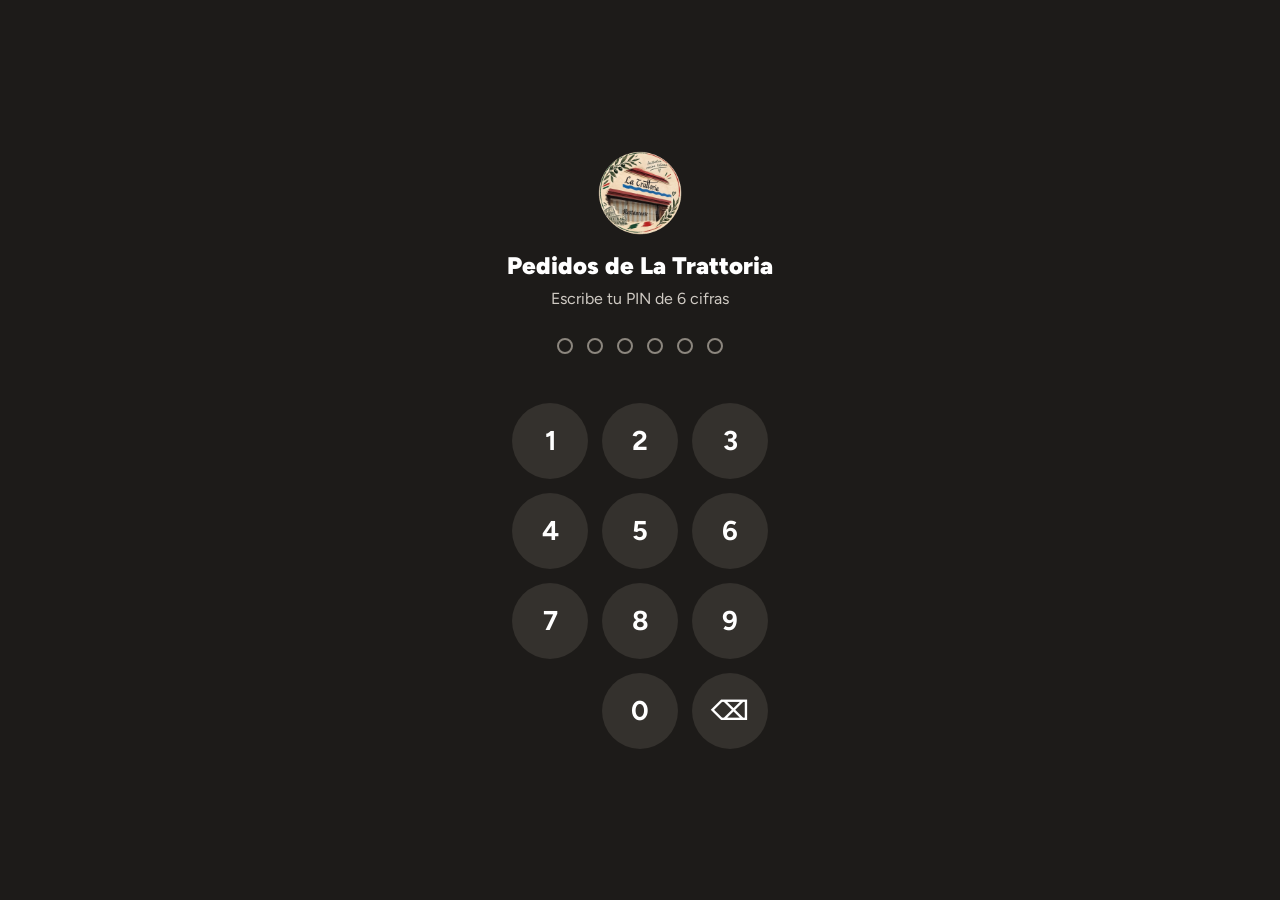
==== panel.html @ 1a4d7321 "Pedidos online con seguimiento en directo + panel de pedidos para el restaurante" ====
<!doctype html>
<html lang="es">
<head>
<meta charset="utf-8">
<meta name="viewport" content="width=device-width, initial-scale=1, viewport-fit=cover">
<title>Pedidos · La Trattoria</title>
<meta name="robots" content="noindex, nofollow">
<meta name="theme-color" content="#1d1b19">
<meta name="apple-mobile-web-app-capable" content="yes">
<meta name="mobile-web-app-capable" content="yes">
<meta name="apple-mobile-web-app-title" content="Pedidos">
<link rel="icon" href="img/logo.png">
<link rel="apple-touch-icon" href="img/logo.png">
<link rel="preconnect" href="https://fonts.googleapis.com">
<link rel="preconnect" href="https://fonts.gstatic.com" crossorigin>
<link href="https://fonts.googleapis.com/css2?family=Figtree:wght@400;500;600;700;800;900&display=swap" rel="stylesheet">
<link rel="stylesheet" href="panel.css">
</head>
<body>

<!-- entrada con PIN -->
<section class="login" data-login hidden>
  <img src="img/logo.webp" alt="" width="84" height="84">
  <h1>Pedidos de La Trattoria</h1>
  <p>Escribe tu PIN de 6 cifras</p>
  <div class="pin-puntos" data-pin-puntos><i></i><i></i><i></i><i></i><i></i><i></i></div>
  <p class="login-error" data-login-error aria-live="assertive"></p>
  <div class="teclado" data-teclado>
    <button type="button">1</button><button type="button">2</button><button type="button">3</button>
    <button type="button">4</button><button type="button">5</button><button type="button">6</button>
    <button type="button">7</button><button type="button">8</button><button type="button">9</button>
    <span></span><button type="button">0</button><button type="button" data-borrar aria-label="Borrar">⌫</button>
  </div>
</section>

<!-- panel -->
<div class="app" data-app hidden>
  <header class="cab">
    <img src="img/logo.webp" alt="" width="40" height="40">
    <div class="cab-tit"><b>Pedidos</b><small data-resumen>Hoy</small></div>
    <button type="button" class="interruptor" data-recibir aria-pressed="true"><i></i><span>Recibiendo pedidos</span></button>
    <button type="button" class="icono" data-sonido aria-label="Sonido">🔔</button>
    <button type="button" class="icono" data-abrir-ajustes aria-label="Ajustes">⚙︎</button>
  </header>

  <div class="avisos">
    <button type="button" class="aviso aviso-sonido" data-activar-sonido hidden>🔇 Toca aquí para activar el sonido de los pedidos nuevos</button>
    <div class="aviso aviso-pausa" data-aviso-pausa hidden>⏸ Pedidos online en PAUSA: los clientes no pueden pedir. <button type="button" data-reanudar>Volver a recibir</button></div>
    <div class="aviso aviso-red" data-aviso-red hidden>Sin conexión. Reintentando…</div>
    <div class="aviso aviso-historial" data-aviso-historial hidden><span data-historial-txt></span> <button type="button" data-volver-hoy>Volver a hoy</button></div>
  </div>

  <nav class="pestanas" data-pestanas>
    <button type="button" data-tab="nuevos" aria-pressed="true">Nuevos <b data-n="nuevos">0</b></button>
    <button type="button" data-tab="marcha" aria-pressed="false">En marcha <b data-n="marcha">0</b></button>
    <button type="button" data-tab="hechos" aria-pressed="false">Terminados <b data-n="hechos">0</b></button>
  </nav>

  <main class="tablero" data-tablero>
    <section class="col" data-col="nuevos"><h2>Nuevos <b data-n="nuevos">0</b></h2><div class="lista" data-lista="nuevos"></div></section>
    <section class="col" data-col="marcha"><h2>En marcha <b data-n="marcha">0</b></h2><div class="lista" data-lista="marcha"></div></section>
    <section class="col" data-col="hechos"><h2>Terminados <b data-n="hechos">0</b></h2><div class="lista" data-lista="hechos"></div></section>
  </main>
</div>

<!-- ajustes -->
<div class="velo" data-velo hidden></div>
<aside class="ajustes" data-ajustes hidden aria-label="Ajustes">
  <div class="ajustes-cab"><h2>Ajustes</h2><button type="button" class="icono" data-cerrar-ajustes aria-label="Cerrar">✕</button></div>
  <div class="ajustes-cuerpo">
    <section>
      <h3>Tiempo de espera normal</h3>
      <p class="ayuda">Lo que ven los clientes al pedir y lo que sale marcado al aceptar.</p>
      <div class="chips" data-espera></div>
    </section>
    <section>
      <h3>Platos agotados hoy</h3>
      <p class="ayuda">Marca lo que no te queda: en la web sale «Agotado hoy» y no se puede pedir.</p>
      <div data-agotados></div>
    </section>
    <section>
      <h3>Días anteriores</h3>
      <div class="dias" data-dias></div>
    </section>
    <section>
      <h3>Este aparato</h3>
      <div class="botones-ajustes">
        <button type="button" class="b-gris" data-probar-sonido>🔔 Probar el sonido</button>
        <button type="button" class="b-gris" data-salir>Cerrar sesión</button>
      </div>
      <p class="ayuda">Consejo: deja esta página abierta en un móvil o tablet en la cocina, con el volumen alto. Para tenerla como app: Compartir → «Añadir a pantalla de inicio».</p>
    </section>
  </div>
</aside>

<!-- rechazar -->
<div class="dialogo" data-dialogo hidden role="dialog" aria-modal="true" aria-labelledby="rech-tit">
  <h2 id="rech-tit">¿Por qué no puedes atenderlo?</h2>
  <p class="ayuda">El cliente lo verá en su pantalla.</p>
  <div class="motivos" data-motivos>
    <button type="button">Estamos cerrados ahora</button>
    <button type="button">No llegamos a esa zona</button>
    <button type="button">Demasiados pedidos ahora mismo</button>
    <button type="button">Nos falta algún producto</button>
  </div>
  <input type="text" data-motivo-otro placeholder="Otro motivo (opcional)">
  <div class="dialogo-pie"><button type="button" class="b-gris" data-dialogo-no>Volver</button><button type="button" class="b-rojo" data-dialogo-si>Rechazar pedido</button></div>
</div>

<div class="toast" data-toast hidden></div>
<div class="ticket" data-ticket></div>

<script src="datos.js" defer></script>
<script src="panel.js" defer></script>
</body>
</html>
---- panel.css ----
/* La Trattoria · panel de pedidos. Botones grandes: se usa en la cocina, con prisa. */
:root {
  --fondo: #f3f1ed;
  --blanco: #ffffff;
  --tinta: #1d1b19;
  --tinta-2: #6d6862;
  --linea: #e4e1db;
  --verde: #0e9f6e;
  --verde-2: #0b8a5f;
  --azul: #2563eb;
  --rojo: #c4352c;
  --amarillo: #ffc244;
  --crema: #fff6df;
  --radio: 18px;
}
*, *::before, *::after { box-sizing: border-box; }
[hidden] { display: none !important; }
html { -webkit-text-size-adjust: 100%; }
body { margin: 0; font-family: 'Figtree', system-ui, -apple-system, sans-serif; color: var(--tinta); background: var(--fondo); font-size: 16px; line-height: 1.4; -webkit-tap-highlight-color: transparent; }
button, input { font: inherit; color: inherit; }
button { cursor: pointer; }
h1, h2, h3 { margin: 0; line-height: 1.15; }
a { color: inherit; }

/* entrada */
.login { min-height: 100vh; min-height: 100dvh; display: flex; flex-direction: column; align-items: center; justify-content: center; gap: .5rem; padding: 24px 16px; text-align: center; background: var(--tinta); color: #fff; }
.login img { border-radius: 50%; margin-bottom: .6rem; }
.login h1 { font-size: 1.5rem; font-weight: 900; }
.login p { margin: 0; color: #cfcac3; }
.pin-puntos { display: flex; gap: 14px; margin: 1.2rem 0 .3rem; }
.pin-puntos i { width: 16px; height: 16px; border-radius: 50%; border: 2px solid #8c867e; transition: background .15s, border-color .15s; }
.pin-puntos i.on { background: var(--amarillo); border-color: var(--amarillo); }
.login-error { min-height: 1.4em; color: #ff9b93 !important; font-weight: 700; }
.teclado { display: grid; grid-template-columns: repeat(3, 76px); gap: 14px; margin-top: .4rem; }
.teclado button { height: 76px; border: 0; border-radius: 50%; background: #34312d; color: #fff; font-size: 1.7rem; font-weight: 700; }
.teclado button:active { background: #4a4640; }

/* cabecera */
.cab { position: sticky; top: 0; z-index: 30; display: flex; align-items: center; gap: .6rem; padding: 10px 12px; padding-top: max(10px, env(safe-area-inset-top)); background: var(--tinta); color: #fff; }
.cab img { border-radius: 50%; flex: none; }
.cab-tit { display: grid; flex: 1; min-width: 0; }
.cab-tit b { font-size: 1.1rem; font-weight: 900; }
.cab-tit small { color: #cfcac3; font-size: .8rem; white-space: nowrap; overflow: hidden; text-overflow: ellipsis; }
.icono { width: 42px; height: 42px; flex: none; border: 0; border-radius: 12px; background: #34312d; color: #fff; font-size: 1.15rem; display: grid; place-items: center; }
.interruptor { display: flex; align-items: center; gap: .45rem; height: 42px; padding: 0 .8rem; border: 0; border-radius: 999px; background: #34312d; color: #fff; font-weight: 800; font-size: .85rem; white-space: nowrap; }
.interruptor i { width: 10px; height: 10px; border-radius: 50%; background: var(--rojo); }
.interruptor[aria-pressed="true"] i { background: #3ddc97; box-shadow: 0 0 0 4px rgba(61, 220, 151, .2); }
.interruptor[aria-pressed="false"] { background: var(--rojo); }
.interruptor[aria-pressed="false"] i { background: #fff; }
@media (max-width: 520px) { .interruptor span { display: none; } .interruptor { width: 42px; justify-content: center; padding: 0; } }

/* avisos */
.avisos { display: grid; gap: 8px; padding: 0 12px; }
.avisos:has(> :not([hidden])) { padding-top: 10px; }
.aviso { display: block; width: 100%; padding: .8rem 1rem; border: 0; border-radius: 14px; font-weight: 700; font-size: .92rem; text-align: left; }
.aviso button { margin-left: .4rem; padding: .3rem .7rem; border: 0; border-radius: 999px; background: #fff; font-weight: 800; }
.aviso-sonido { background: var(--amarillo); }
.aviso-pausa { background: #fdecea; color: #8a2019; }
.aviso-red { background: #e9e6e0; }
.aviso-historial { background: #e6eefe; color: #1e3a8a; }

/* pestañas (móvil) y tablero */
.pestanas { position: sticky; top: 62px; z-index: 20; display: grid; grid-template-columns: repeat(3, 1fr); gap: 6px; padding: 10px 12px; background: var(--fondo); }
.pestanas button { display: flex; align-items: center; justify-content: center; gap: .4rem; min-height: 46px; border: 0; border-radius: 14px; background: var(--blanco); font-weight: 800; font-size: .9rem; }
.pestanas button b { min-width: 24px; padding: 0 .4rem; border-radius: 999px; background: var(--fondo); font-size: .82rem; line-height: 24px; }
.pestanas button[aria-pressed="true"] { background: var(--tinta); color: #fff; }
.pestanas button[aria-pressed="true"] b { background: #4a4640; }
.pestanas button.alarma b { background: var(--rojo); color: #fff; animation: latido 1s infinite; }
.tablero { padding: 0 12px 40px; }
.col h2 { display: none; }
.col:not(.activa) { display: none; }
.lista { display: grid; gap: 12px; }
.vacio { margin: 2rem 0; padding: 2rem 1rem; border: 2px dashed var(--linea); border-radius: var(--radio); color: var(--tinta-2); text-align: center; }

@media (min-width: 900px) {
  .pestanas { display: none; }
  .tablero { display: grid; grid-template-columns: repeat(3, 1fr); gap: 16px; align-items: start; padding: 14px 16px 40px; }
  .col, .col:not(.activa) { display: block; }
  .col h2 { display: flex; align-items: center; gap: .5rem; margin: 0 0 10px; font-size: 1rem; font-weight: 900; text-transform: uppercase; letter-spacing: .05em; color: var(--tinta-2); }
  .col h2 b { min-width: 26px; padding: 0 .45rem; border-radius: 999px; background: var(--blanco); color: var(--tinta); text-align: center; line-height: 26px; }
  .col[data-col="nuevos"] h2 b:not(:empty) { background: var(--tinta); color: #fff; }
  .avisos { padding: 0 16px; }
}

/* tarjeta de pedido */
.pedido { padding: 14px; border-radius: var(--radio); background: var(--blanco); box-shadow: 0 1px 0 var(--linea), 0 8px 24px -18px rgba(0,0,0,.35); border-top: 6px solid var(--linea); }
.pedido.est-nuevo { border-top-color: var(--rojo); animation: entra .4s ease-out; }
.pedido.est-aceptado { border-top-color: var(--amarillo); }
.pedido.est-listo, .pedido.est-en_camino { border-top-color: var(--azul); }
.pedido.est-entregado { border-top-color: var(--verde); }
.pedido.est-rechazado { border-top-color: #9b968f; opacity: .8; }
.pedido.plegada { padding-block: 10px; cursor: pointer; }
.p-cab { display: flex; flex-wrap: wrap; align-items: center; gap: .4rem .5rem; }
.plegada .p-cab { cursor: pointer; }
.p-num { font-size: 1.6rem; font-weight: 900; line-height: 1; }
.p-modo { padding: .25rem .6rem; border-radius: 999px; font-weight: 800; font-size: .8rem; }
.p-modo.casa { background: #e6eefe; color: #1e3a8a; }
.p-modo.local { background: #f3e8ff; color: #6b21a8; }
.p-est { padding: .25rem .6rem; border-radius: 999px; background: var(--fondo); font-weight: 800; font-size: .78rem; }
.est-nuevo .p-est { background: var(--rojo); color: #fff; }
.p-hace { margin-left: auto; color: var(--tinta-2); font-size: .82rem; font-weight: 600; }
.p-plegada { margin: .4rem 0 0; color: var(--tinta-2); font-size: .9rem; }
.p-programado { margin: .7rem 0 0; padding: .55rem .8rem; border-radius: 12px; background: #fdecea; color: #8a2019; font-size: .95rem; }
.p-llega { margin: .7rem 0 0; padding: .55rem .8rem; border-radius: 12px; background: var(--crema); font-size: .95rem; }
.p-lineas { list-style: none; margin: .8rem 0 0; padding: 0; display: grid; gap: .35rem; }
.p-lineas li { display: grid; grid-template-columns: 2.2rem 1fr auto; gap: .3rem; align-items: baseline; font-size: 1.05rem; }
.p-lineas li b { font-weight: 900; }
.p-lineas li span { font-weight: 700; }
.p-lineas em { font-style: normal; font-weight: 800; font-size: .78rem; padding: .05rem .4rem; border-radius: 6px; background: var(--fondo); text-transform: uppercase; letter-spacing: .03em; }
.p-lineas small { color: var(--tinta-2); font-size: .85rem; white-space: nowrap; }
.p-nota { margin: .7rem 0 0; padding: .6rem .8rem; border-radius: 12px; background: #fff1b8; font-weight: 700; }
.p-total { display: flex; justify-content: space-between; margin-top: .8rem; padding-top: .7rem; border-top: 1px dashed var(--linea); font-size: 1.05rem; }
.p-total b { font-weight: 900; }
.p-pago { margin: .3rem 0 0; color: var(--tinta-2); font-size: .9rem; }
.p-pago b { color: var(--tinta); }
.p-cliente { margin-top: .8rem; padding: .7rem .8rem; border-radius: 14px; background: var(--fondo); display: grid; gap: .35rem; }
.p-dir { font-weight: 700; text-decoration: none; }
.p-contacto { display: flex; flex-wrap: wrap; gap: .5rem; }
.p-contacto a { padding: .45rem .75rem; border-radius: 999px; background: var(--blanco); font-weight: 800; font-size: .88rem; text-decoration: none; }
.p-motivo { margin: .7rem 0 0; color: var(--rojo); font-weight: 700; }
.p-acciones { display: grid; gap: .5rem; margin-top: .9rem; }
.p-acciones:empty { display: none; }
.acc-tit { margin: 0; font-weight: 800; font-size: .9rem; }
.tiempos { display: grid; grid-template-columns: repeat(auto-fit, minmax(84px, 1fr)); gap: .45rem; }
.b-verde, .b-azul, .b-rojo, .b-gris { min-height: 54px; border: 0; border-radius: 14px; font-weight: 900; font-size: 1.02rem; }
.b-verde { background: var(--verde); color: #fff; }
.b-verde.sugerido { box-shadow: 0 0 0 3px #fff, 0 0 0 5px var(--verde); }
.b-azul { background: var(--azul); color: #fff; }
.b-rojo { background: var(--rojo); color: #fff; }
.b-gris { background: var(--fondo); }
.b-grande { width: 100%; min-height: 60px; font-size: 1.12rem; }
.b-texto-rojo { justify-self: center; padding: .5rem 1rem; border: 0; background: none; color: var(--rojo); font-weight: 800; text-decoration: underline; }
.p-pie { display: flex; justify-content: space-between; margin-top: .7rem; }
.b-mini { padding: .4rem .7rem; border: 0; border-radius: 10px; background: none; color: var(--tinta-2); font-weight: 700; font-size: .85rem; }
.b-mini:active { background: var(--fondo); }

/* ajustes y diálogo */
.velo { position: fixed; inset: 0; z-index: 50; background: rgba(20, 18, 16, .5); }
.ajustes { position: fixed; top: 0; right: 0; bottom: 0; z-index: 60; width: min(440px, 100%); display: flex; flex-direction: column; background: var(--blanco); animation: lado .2s ease-out; }
.ajustes-cab { display: flex; align-items: center; justify-content: space-between; padding: 14px 16px; padding-top: max(14px, env(safe-area-inset-top)); border-bottom: 1px solid var(--linea); }
.ajustes-cab h2 { font-size: 1.3rem; font-weight: 900; }
.ajustes-cab .icono { background: var(--fondo); color: var(--tinta); }
.ajustes-cuerpo { flex: 1; overflow-y: auto; padding: 8px 16px 40px; }
.ajustes section { padding: 16px 0; border-bottom: 1px solid var(--linea); }
.ajustes h3 { font-size: 1.05rem; font-weight: 900; }
.ayuda { margin: .3rem 0 .7rem; color: var(--tinta-2); font-size: .88rem; }
.chips { display: flex; flex-wrap: wrap; gap: .4rem; }
.chips button { padding: .6rem .9rem; border: 0; border-radius: 999px; background: var(--fondo); font-weight: 800; }
.chips button[aria-pressed="true"] { background: var(--tinta); color: #fff; }
details { border-bottom: 1px solid var(--linea); }
summary { padding: .8rem 0; font-weight: 800; cursor: pointer; }
summary small { margin-left: .3rem; padding: 0 .45rem; border-radius: 999px; background: var(--rojo); color: #fff; font-size: .75rem; }
summary small:empty { display: none; }
.agot-fila { position: relative; display: flex; align-items: center; justify-content: space-between; gap: 1rem; padding: .55rem 0; cursor: pointer; }
.agot-fila input { position: absolute; opacity: 0; pointer-events: none; }
.agot-fila i { width: 48px; height: 28px; flex: none; border-radius: 999px; background: #d6d2cb; position: relative; transition: background .15s; }
.agot-fila i::after { content: ''; position: absolute; top: 3px; left: 3px; width: 22px; height: 22px; border-radius: 50%; background: #fff; transition: transform .15s; box-shadow: 0 1px 3px rgba(0,0,0,.25); }
.agot-fila input:checked + i { background: var(--rojo); }
.agot-fila input:checked + i::after { transform: translateX(20px); }
.agot-fila input:checked ~ i, .agot-fila:has(input:checked) span { color: var(--rojo); font-weight: 800; }
.dias { display: grid; gap: .4rem; }
.dias button { display: flex; justify-content: space-between; gap: 1rem; padding: .75rem .9rem; border: 0; border-radius: 12px; background: var(--fondo); text-align: left; }
.dias button span { color: var(--tinta-2); font-size: .88rem; }
.dias button[aria-pressed="true"] { background: var(--tinta); color: #fff; }
.dias button[aria-pressed="true"] span { color: #cfcac3; }
.botones-ajustes { display: grid; gap: .5rem; margin-top: .7rem; }

.dialogo { position: fixed; left: 50%; top: 50%; z-index: 70; width: min(420px, calc(100% - 32px)); transform: translate(-50%, -50%); padding: 20px; border-radius: 22px; background: var(--blanco); box-shadow: 0 30px 60px -20px rgba(0,0,0,.45); }
.dialogo h2 { font-size: 1.25rem; font-weight: 900; }
.motivos { display: grid; gap: .45rem; }
.motivos button { min-height: 48px; padding: 0 1rem; border: 2px solid var(--linea); border-radius: 12px; background: #fff; font-weight: 700; text-align: left; }
.motivos button.on { border-color: var(--rojo); background: #fdecea; }
.dialogo input { width: 100%; margin-top: .6rem; min-height: 48px; padding: 0 1rem; border: 2px solid var(--linea); border-radius: 12px; }
.dialogo-pie { display: grid; grid-template-columns: 1fr 1.4fr; gap: .5rem; margin-top: 1rem; }

.toast { position: fixed; left: 50%; bottom: calc(24px + env(safe-area-inset-bottom)); z-index: 90; transform: translateX(-50%); padding: .7rem 1.1rem; border-radius: 999px; background: var(--tinta); color: #fff; font-weight: 800; white-space: nowrap; animation: entra .2s; }

@keyframes entra { from { opacity: 0; transform: translateY(8px); } }
@keyframes lado { from { transform: translateX(30px); opacity: 0; } }
@keyframes latido { 50% { opacity: .45; } }
.toast { animation-name: aparece; }
@keyframes aparece { from { opacity: 0; } }

/* ticket (solo al imprimir) */
.ticket { display: none; }
@media print {
  body > *:not(.ticket) { display: none !important; }
  .ticket { display: block; width: 72mm; font: 12px/1.35 ui-monospace, Menlo, monospace; color: #000; }
  .ticket h1 { font-size: 16px; text-align: center; }
  .ticket h2 { font-size: 15px; margin: 6px 0; text-align: center; }
  .ticket p { margin: 2px 0; }
  .ticket .tl { display: flex; justify-content: space-between; gap: 8px; }
  .ticket hr { border: 0; border-top: 1px dashed #000; margin: 6px 0; }
  @page { margin: 4mm; }
}
@media (prefers-reduced-motion: reduce) { *, *::before, *::after { animation: none !important; transition: none !important; } }
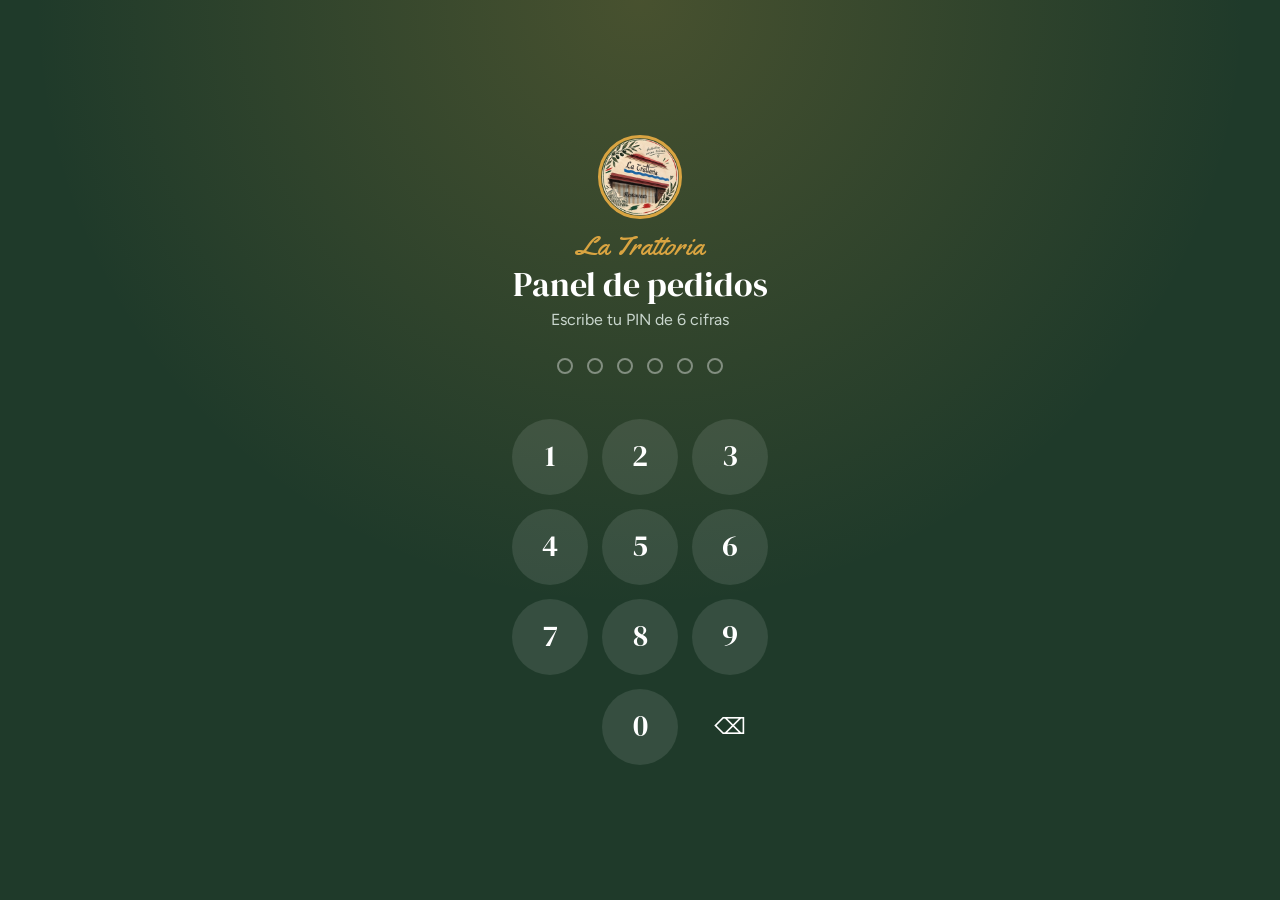
==== commit 7b873bf0: "Panel de pedidos con la marca de La Trattoria, aviso grande de pedido nuevo y franja de pausa" ====
--- a/panel.html
+++ b/panel.html
@@ -5,7 +5,7 @@
 <meta name="viewport" content="width=device-width, initial-scale=1, viewport-fit=cover">
 <title>Pedidos · La Trattoria</title>
 <meta name="robots" content="noindex, nofollow">
-<meta name="theme-color" content="#1d1b19">
+<meta name="theme-color" content="#1f3a2a">
 <meta name="apple-mobile-web-app-capable" content="yes">
 <meta name="mobile-web-app-capable" content="yes">
 <meta name="apple-mobile-web-app-title" content="Pedidos">
@@ -13,7 +13,7 @@
 <link rel="apple-touch-icon" href="img/logo.png">
 <link rel="preconnect" href="https://fonts.googleapis.com">
 <link rel="preconnect" href="https://fonts.gstatic.com" crossorigin>
-<link href="https://fonts.googleapis.com/css2?family=Figtree:wght@400;500;600;700;800;900&display=swap" rel="stylesheet">
+<link href="https://fonts.googleapis.com/css2?family=DM+Serif+Display:ital@0;1&family=Figtree:wght@400;500;600;700;800;900&family=Yellowtail&display=swap" rel="stylesheet">
 <link rel="stylesheet" href="panel.css">
 </head>
 <body>
@@ -21,7 +21,8 @@
 <!-- entrada con PIN -->
 <section class="login" data-login hidden>
   <img src="img/logo.webp" alt="" width="84" height="84">
-  <h1>Pedidos de La Trattoria</h1>
+  <span class="login-script">La Trattoria</span>
+  <h1>Panel de pedidos</h1>
   <p>Escribe tu PIN de 6 cifras</p>
   <div class="pin-puntos" data-pin-puntos><i></i><i></i><i></i><i></i><i></i><i></i></div>
   <p class="login-error" data-login-error aria-live="assertive"></p>
@@ -38,10 +39,11 @@
   <header class="cab">
     <img src="img/logo.webp" alt="" width="40" height="40">
     <div class="cab-tit"><b>Pedidos</b><small data-resumen>Hoy</small></div>
-    <button type="button" class="interruptor" data-recibir aria-pressed="true"><i></i><span>Recibiendo pedidos</span></button>
     <button type="button" class="icono" data-sonido aria-label="Sonido">🔔</button>
     <button type="button" class="icono" data-abrir-ajustes aria-label="Ajustes">⚙︎</button>
   </header>
+
+  <button type="button" class="franja" data-recibir aria-pressed="true"><i></i><span>Recibiendo pedidos</span><b data-recibir-accion>Pausar</b></button>
 
   <div class="avisos">
     <button type="button" class="aviso aviso-sonido" data-activar-sonido hidden>🔇 Toca aquí para activar el sonido de los pedidos nuevos</button>
@@ -107,6 +109,17 @@
   <div class="dialogo-pie"><button type="button" class="b-gris" data-dialogo-no>Volver</button><button type="button" class="b-rojo" data-dialogo-si>Rechazar pedido</button></div>
 </div>
 
+<!-- aviso a pantalla completa cuando entra un pedido -->
+<div class="alarma-nueva" data-alarma hidden role="alertdialog" aria-labelledby="alarma-tit">
+  <div class="alarma-caja">
+    <span class="alarma-campana" aria-hidden="true">🔔</span>
+    <p class="alarma-script">¡Pedido nuevo!</p>
+    <h2 id="alarma-tit" data-alarma-tit>#7</h2>
+    <p class="alarma-det" data-alarma-det></p>
+    <button type="button" class="alarma-boton" data-alarma-ver>Ver pedido</button>
+  </div>
+</div>
+
 <div class="toast" data-toast hidden></div>
 <div class="ticket" data-ticket></div>
 
--- a/panel.css
+++ b/panel.css
@@ -1,17 +1,23 @@
-/* La Trattoria · panel de pedidos. Botones grandes: se usa en la cocina, con prisa. */
+/* La Trattoria · panel de pedidos. Misma marca que la web; botones grandes, se usa en la cocina y con prisa. */
 :root {
-  --fondo: #f3f1ed;
-  --blanco: #ffffff;
-  --tinta: #1d1b19;
-  --tinta-2: #6d6862;
-  --linea: #e4e1db;
-  --verde: #0e9f6e;
-  --verde-2: #0b8a5f;
-  --azul: #2563eb;
-  --rojo: #c4352c;
-  --amarillo: #ffc244;
-  --crema: #fff6df;
-  --radio: 18px;
+  --fondo: #f4ecdd;
+  --blanco: #fffdf8;
+  --crema: #fbf6ec;
+  --papel: #efe4cf;
+  --tinta: #231a14;
+  --tinta-2: #6b5a4b;
+  --linea: rgba(35, 26, 20, .12);
+  --pizarra: #1f3a2a;
+  --pizarra-2: #2a4c38;
+  --tomate: #b8322a;
+  --tomate-2: #962720;
+  --oro: #d9a441;
+  --ok: #2f8a57;
+  --azul: #2c62b5;
+  --radio: 20px;
+  --serif: 'DM Serif Display', Georgia, serif;
+  --script: 'Yellowtail', cursive;
+  --sombra: 0 1px 0 var(--linea), 0 12px 28px -20px rgba(35, 26, 20, .5);
 }
 *, *::before, *::after { box-sizing: border-box; }
 [hidden] { display: none !important; }
@@ -19,169 +25,196 @@
 body { margin: 0; font-family: 'Figtree', system-ui, -apple-system, sans-serif; color: var(--tinta); background: var(--fondo); font-size: 16px; line-height: 1.4; -webkit-tap-highlight-color: transparent; }
 button, input { font: inherit; color: inherit; }
 button { cursor: pointer; }
-h1, h2, h3 { margin: 0; line-height: 1.15; }
+h1, h2, h3 { margin: 0; line-height: 1.12; }
 a { color: inherit; }
-
-/* entrada */
-.login { min-height: 100vh; min-height: 100dvh; display: flex; flex-direction: column; align-items: center; justify-content: center; gap: .5rem; padding: 24px 16px; text-align: center; background: var(--tinta); color: #fff; }
-.login img { border-radius: 50%; margin-bottom: .6rem; }
-.login h1 { font-size: 1.5rem; font-weight: 900; }
-.login p { margin: 0; color: #cfcac3; }
-.pin-puntos { display: flex; gap: 14px; margin: 1.2rem 0 .3rem; }
-.pin-puntos i { width: 16px; height: 16px; border-radius: 50%; border: 2px solid #8c867e; transition: background .15s, border-color .15s; }
-.pin-puntos i.on { background: var(--amarillo); border-color: var(--amarillo); }
-.login-error { min-height: 1.4em; color: #ff9b93 !important; font-weight: 700; }
+:focus-visible { outline: 3px solid var(--oro); outline-offset: 2px; }
+
+/* ---------- entrada con PIN ---------- */
+.login { min-height: 100vh; min-height: 100dvh; display: flex; flex-direction: column; align-items: center; justify-content: center; gap: .35rem; padding: 24px 16px; text-align: center; color: #fff;
+  background: radial-gradient(circle at 50% 0, rgba(217,164,65,.22), transparent 55%), var(--pizarra); }
+.login img { border-radius: 50%; border: 3px solid var(--oro); margin-bottom: .5rem; }
+.login-script { font-family: var(--script); font-size: 1.7rem; color: var(--oro); line-height: 1; }
+.login h1 { font-family: var(--serif); font-weight: 400; font-size: 2.1rem; }
+.login p { margin: 0; color: #c9d6cd; }
+.pin-puntos { display: flex; gap: 14px; margin: 1.3rem 0 .3rem; }
+.pin-puntos i { width: 16px; height: 16px; border-radius: 50%; border: 2px solid rgba(255,255,255,.4); transition: background .15s, border-color .15s, transform .15s; }
+.pin-puntos i.on { background: var(--oro); border-color: var(--oro); transform: scale(1.1); }
+.login-error { min-height: 1.4em; color: #ffb4ad !important; font-weight: 700; }
 .teclado { display: grid; grid-template-columns: repeat(3, 76px); gap: 14px; margin-top: .4rem; }
-.teclado button { height: 76px; border: 0; border-radius: 50%; background: #34312d; color: #fff; font-size: 1.7rem; font-weight: 700; }
-.teclado button:active { background: #4a4640; }
-
-/* cabecera */
-.cab { position: sticky; top: 0; z-index: 30; display: flex; align-items: center; gap: .6rem; padding: 10px 12px; padding-top: max(10px, env(safe-area-inset-top)); background: var(--tinta); color: #fff; }
-.cab img { border-radius: 50%; flex: none; }
+.teclado button { height: 76px; border: 0; border-radius: 50%; background: rgba(255,255,255,.1); color: #fff; font-family: var(--serif); font-size: 1.9rem; }
+.teclado button:active { background: rgba(255,255,255,.22); }
+.teclado [data-borrar] { font-family: inherit; font-size: 1.4rem; background: transparent; }
+
+/* ---------- cabecera ---------- */
+.cab { position: sticky; top: 0; z-index: 30; display: flex; align-items: center; gap: .65rem; padding: 10px 12px; padding-top: max(10px, env(safe-area-inset-top)); background: var(--pizarra); color: #fff; }
+.cab img { border-radius: 50%; flex: none; border: 2px solid var(--oro); }
 .cab-tit { display: grid; flex: 1; min-width: 0; }
-.cab-tit b { font-size: 1.1rem; font-weight: 900; }
-.cab-tit small { color: #cfcac3; font-size: .8rem; white-space: nowrap; overflow: hidden; text-overflow: ellipsis; }
-.icono { width: 42px; height: 42px; flex: none; border: 0; border-radius: 12px; background: #34312d; color: #fff; font-size: 1.15rem; display: grid; place-items: center; }
-.interruptor { display: flex; align-items: center; gap: .45rem; height: 42px; padding: 0 .8rem; border: 0; border-radius: 999px; background: #34312d; color: #fff; font-weight: 800; font-size: .85rem; white-space: nowrap; }
-.interruptor i { width: 10px; height: 10px; border-radius: 50%; background: var(--rojo); }
-.interruptor[aria-pressed="true"] i { background: #3ddc97; box-shadow: 0 0 0 4px rgba(61, 220, 151, .2); }
-.interruptor[aria-pressed="false"] { background: var(--rojo); }
-.interruptor[aria-pressed="false"] i { background: #fff; }
-@media (max-width: 520px) { .interruptor span { display: none; } .interruptor { width: 42px; justify-content: center; padding: 0; } }
+.cab-tit b { font-family: var(--serif); font-weight: 400; font-size: 1.35rem; line-height: 1.05; }
+.cab-tit small { color: #c9d6cd; font-size: .8rem; white-space: nowrap; overflow: hidden; text-overflow: ellipsis; }
+.icono { width: 44px; height: 44px; flex: none; border: 0; border-radius: 14px; background: rgba(255,255,255,.1); color: #fff; font-size: 1.15rem; display: grid; place-items: center; }
+.icono:active { background: rgba(255,255,255,.2); }
+
+/* franja de «recibiendo pedidos / en pausa» */
+.franja { position: sticky; top: calc(64px + env(safe-area-inset-top)); z-index: 25; display: flex; align-items: center; gap: .55rem; width: 100%; min-height: 44px; padding: 0 14px; border: 0; background: var(--pizarra-2); color: #e4ede7; font-weight: 700; font-size: .88rem; text-align: left; }
+.franja i { width: 10px; height: 10px; flex: none; border-radius: 50%; background: #5fdc98; box-shadow: 0 0 0 4px rgba(95,220,152,.2); }
+.franja span { flex: 1; }
+.franja b { padding: .3rem .8rem; border-radius: 999px; background: rgba(255,255,255,.12); font-size: .82rem; }
+.franja[aria-pressed="false"] { background: var(--tomate); color: #fff; }
+.franja[aria-pressed="false"] i { background: #fff; box-shadow: none; animation: latido 1s infinite; }
+.franja[aria-pressed="false"] b { background: #fff; color: var(--tomate); }
 
 /* avisos */
 .avisos { display: grid; gap: 8px; padding: 0 12px; }
-.avisos:has(> :not([hidden])) { padding-top: 10px; }
+.avisos:has(> :not([hidden]):not(.aviso-pausa)) { padding-top: 10px; }
 .aviso { display: block; width: 100%; padding: .8rem 1rem; border: 0; border-radius: 14px; font-weight: 700; font-size: .92rem; text-align: left; }
 .aviso button { margin-left: .4rem; padding: .3rem .7rem; border: 0; border-radius: 999px; background: #fff; font-weight: 800; }
-.aviso-sonido { background: var(--amarillo); }
-.aviso-pausa { background: #fdecea; color: #8a2019; }
-.aviso-red { background: #e9e6e0; }
-.aviso-historial { background: #e6eefe; color: #1e3a8a; }
-
-/* pestañas (móvil) y tablero */
-.pestanas { position: sticky; top: 62px; z-index: 20; display: grid; grid-template-columns: repeat(3, 1fr); gap: 6px; padding: 10px 12px; background: var(--fondo); }
-.pestanas button { display: flex; align-items: center; justify-content: center; gap: .4rem; min-height: 46px; border: 0; border-radius: 14px; background: var(--blanco); font-weight: 800; font-size: .9rem; }
-.pestanas button b { min-width: 24px; padding: 0 .4rem; border-radius: 999px; background: var(--fondo); font-size: .82rem; line-height: 24px; }
-.pestanas button[aria-pressed="true"] { background: var(--tinta); color: #fff; }
-.pestanas button[aria-pressed="true"] b { background: #4a4640; }
-.pestanas button.alarma b { background: var(--rojo); color: #fff; animation: latido 1s infinite; }
-.tablero { padding: 0 12px 40px; }
+.aviso-sonido { background: var(--oro); color: var(--tinta); }
+.aviso-pausa { display: none !important; }
+.aviso-red { background: var(--papel); }
+.aviso-historial { background: #e3ebf7; color: #1e3a6e; }
+
+/* ---------- pestañas (móvil) y tablero ---------- */
+.pestanas { position: sticky; top: calc(108px + env(safe-area-inset-top)); z-index: 20; display: grid; grid-template-columns: repeat(3, 1fr); gap: 6px; padding: 10px 12px; background: var(--fondo); }
+.pestanas button { display: flex; align-items: center; justify-content: center; gap: .4rem; min-height: 48px; border: 0; border-radius: 14px; background: var(--blanco); box-shadow: 0 1px 0 var(--linea); font-weight: 800; font-size: .88rem; }
+.pestanas button b { min-width: 24px; padding: 0 .4rem; border-radius: 999px; background: var(--fondo); font-size: .8rem; line-height: 24px; }
+.pestanas button[aria-pressed="true"] { background: var(--pizarra); color: #fff; box-shadow: none; }
+.pestanas button[aria-pressed="true"] b { background: rgba(255,255,255,.16); }
+.pestanas button.alarma b { background: var(--tomate); color: #fff; animation: latido 1s infinite; }
+.tablero { padding: 0 12px 48px; }
 .col h2 { display: none; }
 .col:not(.activa) { display: none; }
 .lista { display: grid; gap: 12px; }
-.vacio { margin: 2rem 0; padding: 2rem 1rem; border: 2px dashed var(--linea); border-radius: var(--radio); color: var(--tinta-2); text-align: center; }
+.vacio { margin: 1.5rem 0; padding: 2.4rem 1.2rem; border: 2px dashed rgba(35,26,20,.16); border-radius: var(--radio); color: var(--tinta-2); text-align: center; font-size: .95rem; }
 
 @media (min-width: 900px) {
   .pestanas { display: none; }
-  .tablero { display: grid; grid-template-columns: repeat(3, 1fr); gap: 16px; align-items: start; padding: 14px 16px 40px; }
+  .tablero { display: grid; grid-template-columns: repeat(3, 1fr); gap: 16px; align-items: start; padding: 16px 16px 48px; }
   .col, .col:not(.activa) { display: block; }
-  .col h2 { display: flex; align-items: center; gap: .5rem; margin: 0 0 10px; font-size: 1rem; font-weight: 900; text-transform: uppercase; letter-spacing: .05em; color: var(--tinta-2); }
-  .col h2 b { min-width: 26px; padding: 0 .45rem; border-radius: 999px; background: var(--blanco); color: var(--tinta); text-align: center; line-height: 26px; }
-  .col[data-col="nuevos"] h2 b:not(:empty) { background: var(--tinta); color: #fff; }
+  .col h2 { display: flex; align-items: center; gap: .5rem; margin: 0 0 10px; font-family: var(--serif); font-weight: 400; font-size: 1.5rem; }
+  .col h2 b { min-width: 28px; padding: 0 .45rem; border-radius: 999px; background: var(--blanco); font-family: 'Figtree', sans-serif; font-size: .85rem; font-weight: 800; text-align: center; line-height: 28px; }
+  .col[data-col="nuevos"] h2 b:not(:empty) { background: var(--tomate); color: #fff; }
   .avisos { padding: 0 16px; }
 }
 
-/* tarjeta de pedido */
-.pedido { padding: 14px; border-radius: var(--radio); background: var(--blanco); box-shadow: 0 1px 0 var(--linea), 0 8px 24px -18px rgba(0,0,0,.35); border-top: 6px solid var(--linea); }
-.pedido.est-nuevo { border-top-color: var(--rojo); animation: entra .4s ease-out; }
-.pedido.est-aceptado { border-top-color: var(--amarillo); }
-.pedido.est-listo, .pedido.est-en_camino { border-top-color: var(--azul); }
-.pedido.est-entregado { border-top-color: var(--verde); }
-.pedido.est-rechazado { border-top-color: #9b968f; opacity: .8; }
+/* ---------- tarjeta de pedido ---------- */
+.pedido { position: relative; padding: 14px 14px 10px; border-radius: var(--radio); background: var(--blanco); box-shadow: var(--sombra); overflow: hidden; }
+.pedido::before { content: ''; position: absolute; left: 0; top: 0; bottom: 0; width: 6px; background: var(--linea); }
+.pedido.est-nuevo::before { background: var(--tomate); }
+.pedido.est-aceptado::before { background: var(--oro); }
+.pedido.est-listo::before, .pedido.est-en_camino::before { background: var(--azul); }
+.pedido.est-entregado::before { background: var(--ok); }
+.pedido.est-rechazado { opacity: .7; }
+.pedido.est-nuevo { box-shadow: 0 0 0 2px var(--tomate), 0 16px 30px -18px rgba(184,50,42,.7); animation: entra .4s ease-out; }
 .pedido.plegada { padding-block: 10px; cursor: pointer; }
-.p-cab { display: flex; flex-wrap: wrap; align-items: center; gap: .4rem .5rem; }
-.plegada .p-cab { cursor: pointer; }
-.p-num { font-size: 1.6rem; font-weight: 900; line-height: 1; }
-.p-modo { padding: .25rem .6rem; border-radius: 999px; font-weight: 800; font-size: .8rem; }
-.p-modo.casa { background: #e6eefe; color: #1e3a8a; }
-.p-modo.local { background: #f3e8ff; color: #6b21a8; }
-.p-est { padding: .25rem .6rem; border-radius: 999px; background: var(--fondo); font-weight: 800; font-size: .78rem; }
-.est-nuevo .p-est { background: var(--rojo); color: #fff; }
-.p-hace { margin-left: auto; color: var(--tinta-2); font-size: .82rem; font-weight: 600; }
-.p-plegada { margin: .4rem 0 0; color: var(--tinta-2); font-size: .9rem; }
-.p-programado { margin: .7rem 0 0; padding: .55rem .8rem; border-radius: 12px; background: #fdecea; color: #8a2019; font-size: .95rem; }
-.p-llega { margin: .7rem 0 0; padding: .55rem .8rem; border-radius: 12px; background: var(--crema); font-size: .95rem; }
-.p-lineas { list-style: none; margin: .8rem 0 0; padding: 0; display: grid; gap: .35rem; }
-.p-lineas li { display: grid; grid-template-columns: 2.2rem 1fr auto; gap: .3rem; align-items: baseline; font-size: 1.05rem; }
-.p-lineas li b { font-weight: 900; }
+.p-cab { display: flex; flex-wrap: wrap; align-items: center; gap: .35rem .45rem; padding-left: 4px; }
+.p-num { font-family: var(--serif); font-size: 2rem; line-height: .9; margin-right: .1rem; }
+.p-modo { padding: .28rem .6rem; border-radius: 999px; font-weight: 800; font-size: .78rem; }
+.p-modo.casa { background: #e3ebf7; color: #1e3a6e; }
+.p-modo.local { background: #f1e6d0; color: #6b4a0e; }
+.p-est { padding: .28rem .6rem; border-radius: 999px; background: var(--fondo); font-weight: 800; font-size: .76rem; }
+.est-nuevo .p-est { background: var(--tomate); color: #fff; }
+.est-aceptado .p-est { background: #f6e3b4; color: #6b4a0e; }
+.est-en_camino .p-est, .est-listo .p-est { background: #e3ebf7; color: #1e3a6e; }
+.est-entregado .p-est { background: #e2f1e8; color: #1f6b41; }
+.p-hace { flex-basis: 100%; color: var(--tinta-2); font-size: .8rem; font-weight: 600; }
+.p-plegada { margin: .35rem 0 0 4px; color: var(--tinta-2); font-size: .9rem; }
+.p-programado { margin: .7rem 0 0; padding: .6rem .8rem; border-radius: 12px; background: #fbe6e3; color: #8a2019; font-size: .95rem; }
+.p-llega { margin: .7rem 0 0; padding: .6rem .8rem; border-radius: 12px; background: #fbf0d6; font-size: .95rem; }
+.p-lineas { list-style: none; margin: .85rem 0 0; padding: 0 0 0 4px; display: grid; gap: .45rem; }
+.p-lineas li { display: grid; grid-template-columns: 2.1rem 1fr auto; gap: .3rem; align-items: baseline; font-size: 1.08rem; }
+.p-lineas li b { font-family: var(--serif); font-weight: 400; font-size: 1.25rem; color: var(--tomate); }
 .p-lineas li span { font-weight: 700; }
-.p-lineas em { font-style: normal; font-weight: 800; font-size: .78rem; padding: .05rem .4rem; border-radius: 6px; background: var(--fondo); text-transform: uppercase; letter-spacing: .03em; }
+.p-lineas em { font-style: normal; font-weight: 800; font-size: .72rem; padding: .08rem .42rem; border-radius: 6px; background: var(--papel); text-transform: uppercase; letter-spacing: .04em; vertical-align: 2px; }
 .p-lineas small { color: var(--tinta-2); font-size: .85rem; white-space: nowrap; }
-.p-nota { margin: .7rem 0 0; padding: .6rem .8rem; border-radius: 12px; background: #fff1b8; font-weight: 700; }
-.p-total { display: flex; justify-content: space-between; margin-top: .8rem; padding-top: .7rem; border-top: 1px dashed var(--linea); font-size: 1.05rem; }
-.p-total b { font-weight: 900; }
-.p-pago { margin: .3rem 0 0; color: var(--tinta-2); font-size: .9rem; }
+.p-nota { margin: .75rem 0 0; padding: .65rem .85rem; border-radius: 12px; background: #fff0b8; font-weight: 700; }
+.p-total { display: flex; justify-content: space-between; align-items: baseline; margin-top: .85rem; padding: .7rem 0 0 4px; border-top: 1px dashed rgba(35,26,20,.2); font-size: 1rem; }
+.p-total b { font-weight: 900; font-size: 1.12rem; }
+.p-pago { margin: .3rem 0 0 4px; color: var(--tinta-2); font-size: .9rem; }
 .p-pago b { color: var(--tinta); }
-.p-cliente { margin-top: .8rem; padding: .7rem .8rem; border-radius: 14px; background: var(--fondo); display: grid; gap: .35rem; }
+.p-cliente { margin-top: .85rem; padding: .75rem .85rem; border-radius: 16px; background: var(--crema); display: grid; gap: .4rem; }
+.p-cliente > b { font-size: 1.02rem; }
 .p-dir { font-weight: 700; text-decoration: none; }
-.p-contacto { display: flex; flex-wrap: wrap; gap: .5rem; }
-.p-contacto a { padding: .45rem .75rem; border-radius: 999px; background: var(--blanco); font-weight: 800; font-size: .88rem; text-decoration: none; }
-.p-motivo { margin: .7rem 0 0; color: var(--rojo); font-weight: 700; }
-.p-acciones { display: grid; gap: .5rem; margin-top: .9rem; }
+.p-contacto { display: flex; flex-wrap: wrap; gap: .45rem; }
+.p-contacto a { display: inline-flex; align-items: center; min-height: 40px; padding: 0 .85rem; border-radius: 999px; background: var(--blanco); box-shadow: inset 0 0 0 1px var(--linea); font-weight: 800; font-size: .88rem; text-decoration: none; }
+.p-motivo { margin: .7rem 0 0; color: var(--tomate); font-weight: 700; }
+.p-acciones { display: grid; gap: .55rem; margin-top: 1rem; }
 .p-acciones:empty { display: none; }
-.acc-tit { margin: 0; font-weight: 800; font-size: .9rem; }
-.tiempos { display: grid; grid-template-columns: repeat(auto-fit, minmax(84px, 1fr)); gap: .45rem; }
-.b-verde, .b-azul, .b-rojo, .b-gris { min-height: 54px; border: 0; border-radius: 14px; font-weight: 900; font-size: 1.02rem; }
-.b-verde { background: var(--verde); color: #fff; }
-.b-verde.sugerido { box-shadow: 0 0 0 3px #fff, 0 0 0 5px var(--verde); }
+.acc-tit { margin: 0; font-weight: 800; font-size: .92rem; }
+.tiempos { display: grid; grid-template-columns: repeat(auto-fit, minmax(54px, 1fr)); gap: .4rem; }
+.b-min { display: grid; place-items: center; gap: 0; min-height: 62px; padding: .3rem 0; border: 0; border-radius: 14px; background: var(--pizarra); color: #fff; line-height: 1; }
+.b-min b { font-family: var(--serif); font-weight: 400; font-size: 1.55rem; }
+.b-min small { font-size: .72rem; font-weight: 700; opacity: .8; }
+.b-min.sugerido { background: var(--tomate); box-shadow: 0 8px 18px -10px rgba(184,50,42,.9); }
+.b-min:active { transform: scale(.97); }
+.b-verde, .b-azul, .b-rojo, .b-gris { min-height: 56px; border: 0; border-radius: 16px; font-weight: 900; font-size: 1.05rem; }
+.b-verde { background: var(--ok); color: #fff; }
 .b-azul { background: var(--azul); color: #fff; }
-.b-rojo { background: var(--rojo); color: #fff; }
+.b-rojo { background: var(--tomate); color: #fff; }
 .b-gris { background: var(--fondo); }
-.b-grande { width: 100%; min-height: 60px; font-size: 1.12rem; }
-.b-texto-rojo { justify-self: center; padding: .5rem 1rem; border: 0; background: none; color: var(--rojo); font-weight: 800; text-decoration: underline; }
-.p-pie { display: flex; justify-content: space-between; margin-top: .7rem; }
-.b-mini { padding: .4rem .7rem; border: 0; border-radius: 10px; background: none; color: var(--tinta-2); font-weight: 700; font-size: .85rem; }
+.b-grande { width: 100%; min-height: 62px; font-size: 1.15rem; }
+.b-grande:active { transform: scale(.99); }
+.b-texto-rojo { justify-self: center; padding: .55rem 1rem; border: 0; background: none; color: var(--tomate); font-weight: 800; text-decoration: underline; text-underline-offset: 3px; }
+.p-pie { display: flex; justify-content: space-between; margin-top: .6rem; }
+.b-mini { padding: .45rem .7rem; border: 0; border-radius: 10px; background: none; color: var(--tinta-2); font-weight: 700; font-size: .85rem; }
 .b-mini:active { background: var(--fondo); }
 
-/* ajustes y diálogo */
-.velo { position: fixed; inset: 0; z-index: 50; background: rgba(20, 18, 16, .5); }
+/* ---------- aviso de pedido nuevo ---------- */
+.alarma-nueva { position: fixed; inset: 0; z-index: 95; display: grid; place-items: center; padding: 20px; background: rgba(150, 39, 32, .97); -webkit-backdrop-filter: blur(6px); backdrop-filter: blur(6px); animation: aparece .2s; }
+.alarma-caja { width: min(380px, 100%); text-align: center; color: #fff; }
+.alarma-campana { display: inline-block; font-size: 4rem; animation: suena 1s ease-in-out infinite; transform-origin: 50% 10%; }
+.alarma-script { margin: .4rem 0 0; font-family: var(--script); font-size: 2.2rem; color: #ffd98a; line-height: 1; }
+.alarma-nueva h2 { font-family: var(--serif); font-weight: 400; font-size: 5rem; line-height: 1; margin-top: .3rem; }
+.alarma-det { margin: .6rem 0 0; font-size: 1.05rem; font-weight: 700; opacity: .95; }
+.alarma-boton { width: 100%; min-height: 66px; margin-top: 1.6rem; border: 0; border-radius: 999px; background: #fff; color: var(--tomate); font-weight: 900; font-size: 1.2rem; box-shadow: 0 16px 30px -16px rgba(0,0,0,.6); }
+@keyframes suena { 0%, 100% { transform: rotate(0); } 20% { transform: rotate(14deg); } 40% { transform: rotate(-12deg); } 60% { transform: rotate(8deg); } 80% { transform: rotate(-4deg); } }
+
+/* ---------- ajustes y diálogo ---------- */
+.velo { position: fixed; inset: 0; z-index: 50; background: rgba(20, 14, 10, .5); }
 .ajustes { position: fixed; top: 0; right: 0; bottom: 0; z-index: 60; width: min(440px, 100%); display: flex; flex-direction: column; background: var(--blanco); animation: lado .2s ease-out; }
 .ajustes-cab { display: flex; align-items: center; justify-content: space-between; padding: 14px 16px; padding-top: max(14px, env(safe-area-inset-top)); border-bottom: 1px solid var(--linea); }
-.ajustes-cab h2 { font-size: 1.3rem; font-weight: 900; }
+.ajustes-cab h2 { font-family: var(--serif); font-weight: 400; font-size: 1.8rem; }
 .ajustes-cab .icono { background: var(--fondo); color: var(--tinta); }
-.ajustes-cuerpo { flex: 1; overflow-y: auto; padding: 8px 16px 40px; }
-.ajustes section { padding: 16px 0; border-bottom: 1px solid var(--linea); }
+.ajustes-cuerpo { flex: 1; overflow-y: auto; padding: 4px 16px 40px; }
+.ajustes section { padding: 18px 0; border-bottom: 1px solid var(--linea); }
 .ajustes h3 { font-size: 1.05rem; font-weight: 900; }
-.ayuda { margin: .3rem 0 .7rem; color: var(--tinta-2); font-size: .88rem; }
+.ayuda { margin: .3rem 0 .75rem; color: var(--tinta-2); font-size: .88rem; }
 .chips { display: flex; flex-wrap: wrap; gap: .4rem; }
-.chips button { padding: .6rem .9rem; border: 0; border-radius: 999px; background: var(--fondo); font-weight: 800; }
-.chips button[aria-pressed="true"] { background: var(--tinta); color: #fff; }
+.chips button { min-height: 44px; padding: 0 1rem; border: 0; border-radius: 999px; background: var(--fondo); font-weight: 800; }
+.chips button[aria-pressed="true"] { background: var(--pizarra); color: #fff; }
 details { border-bottom: 1px solid var(--linea); }
-summary { padding: .8rem 0; font-weight: 800; cursor: pointer; }
-summary small { margin-left: .3rem; padding: 0 .45rem; border-radius: 999px; background: var(--rojo); color: #fff; font-size: .75rem; }
+summary { padding: .85rem 0; font-weight: 800; cursor: pointer; }
+summary small { margin-left: .3rem; padding: 0 .45rem; border-radius: 999px; background: var(--tomate); color: #fff; font-size: .75rem; }
 summary small:empty { display: none; }
-.agot-fila { position: relative; display: flex; align-items: center; justify-content: space-between; gap: 1rem; padding: .55rem 0; cursor: pointer; }
+.agot-fila { position: relative; display: flex; align-items: center; justify-content: space-between; gap: 1rem; min-height: 46px; padding: .3rem 0; cursor: pointer; }
 .agot-fila input { position: absolute; opacity: 0; pointer-events: none; }
-.agot-fila i { width: 48px; height: 28px; flex: none; border-radius: 999px; background: #d6d2cb; position: relative; transition: background .15s; }
-.agot-fila i::after { content: ''; position: absolute; top: 3px; left: 3px; width: 22px; height: 22px; border-radius: 50%; background: #fff; transition: transform .15s; box-shadow: 0 1px 3px rgba(0,0,0,.25); }
-.agot-fila input:checked + i { background: var(--rojo); }
+.agot-fila i { width: 50px; height: 30px; flex: none; border-radius: 999px; background: #d8cdb9; position: relative; transition: background .15s; }
+.agot-fila i::after { content: ''; position: absolute; top: 3px; left: 3px; width: 24px; height: 24px; border-radius: 50%; background: #fff; transition: transform .15s; box-shadow: 0 1px 3px rgba(0,0,0,.25); }
+.agot-fila input:checked + i { background: var(--tomate); }
 .agot-fila input:checked + i::after { transform: translateX(20px); }
-.agot-fila input:checked ~ i, .agot-fila:has(input:checked) span { color: var(--rojo); font-weight: 800; }
+.agot-fila:has(input:checked) span { color: var(--tomate); font-weight: 800; text-decoration: line-through; }
 .dias { display: grid; gap: .4rem; }
-.dias button { display: flex; justify-content: space-between; gap: 1rem; padding: .75rem .9rem; border: 0; border-radius: 12px; background: var(--fondo); text-align: left; }
+.dias button { display: flex; justify-content: space-between; gap: 1rem; min-height: 50px; padding: .7rem .9rem; border: 0; border-radius: 14px; background: var(--fondo); text-align: left; }
 .dias button span { color: var(--tinta-2); font-size: .88rem; }
-.dias button[aria-pressed="true"] { background: var(--tinta); color: #fff; }
-.dias button[aria-pressed="true"] span { color: #cfcac3; }
+.dias button[aria-pressed="true"] { background: var(--pizarra); color: #fff; }
+.dias button[aria-pressed="true"] span { color: #c9d6cd; }
 .botones-ajustes { display: grid; gap: .5rem; margin-top: .7rem; }
 
-.dialogo { position: fixed; left: 50%; top: 50%; z-index: 70; width: min(420px, calc(100% - 32px)); transform: translate(-50%, -50%); padding: 20px; border-radius: 22px; background: var(--blanco); box-shadow: 0 30px 60px -20px rgba(0,0,0,.45); }
-.dialogo h2 { font-size: 1.25rem; font-weight: 900; }
+.dialogo { position: fixed; left: 50%; top: 50%; z-index: 70; width: min(420px, calc(100% - 32px)); transform: translate(-50%, -50%); padding: 20px; border-radius: 24px; background: var(--blanco); box-shadow: 0 30px 60px -20px rgba(0,0,0,.45); }
+.dialogo h2 { font-family: var(--serif); font-weight: 400; font-size: 1.6rem; }
 .motivos { display: grid; gap: .45rem; }
-.motivos button { min-height: 48px; padding: 0 1rem; border: 2px solid var(--linea); border-radius: 12px; background: #fff; font-weight: 700; text-align: left; }
-.motivos button.on { border-color: var(--rojo); background: #fdecea; }
-.dialogo input { width: 100%; margin-top: .6rem; min-height: 48px; padding: 0 1rem; border: 2px solid var(--linea); border-radius: 12px; }
+.motivos button { min-height: 50px; padding: 0 1rem; border: 0; border-radius: 14px; background: var(--fondo); box-shadow: inset 0 0 0 1.5px var(--linea); font-weight: 700; text-align: left; }
+.motivos button.on { box-shadow: inset 0 0 0 2px var(--tomate); background: #fbe6e3; }
+.dialogo input { width: 100%; margin-top: .6rem; min-height: 50px; padding: 0 1rem; border: 1.5px solid var(--linea); border-radius: 14px; background: var(--crema); font-size: 16px; }
 .dialogo-pie { display: grid; grid-template-columns: 1fr 1.4fr; gap: .5rem; margin-top: 1rem; }
 
-.toast { position: fixed; left: 50%; bottom: calc(24px + env(safe-area-inset-bottom)); z-index: 90; transform: translateX(-50%); padding: .7rem 1.1rem; border-radius: 999px; background: var(--tinta); color: #fff; font-weight: 800; white-space: nowrap; animation: entra .2s; }
+.toast { position: fixed; left: 50%; bottom: calc(24px + env(safe-area-inset-bottom)); z-index: 90; transform: translateX(-50%); padding: .7rem 1.1rem; border-radius: 999px; background: var(--pizarra); color: #fff; font-weight: 800; white-space: nowrap; animation: aparece .2s; }
 
 @keyframes entra { from { opacity: 0; transform: translateY(8px); } }
 @keyframes lado { from { transform: translateX(30px); opacity: 0; } }
 @keyframes latido { 50% { opacity: .45; } }
-.toast { animation-name: aparece; }
 @keyframes aparece { from { opacity: 0; } }
 
-/* ticket (solo al imprimir) */
+/* ---------- ticket (solo al imprimir) ---------- */
 .ticket { display: none; }
 @media print {
   body > *:not(.ticket) { display: none !important; }
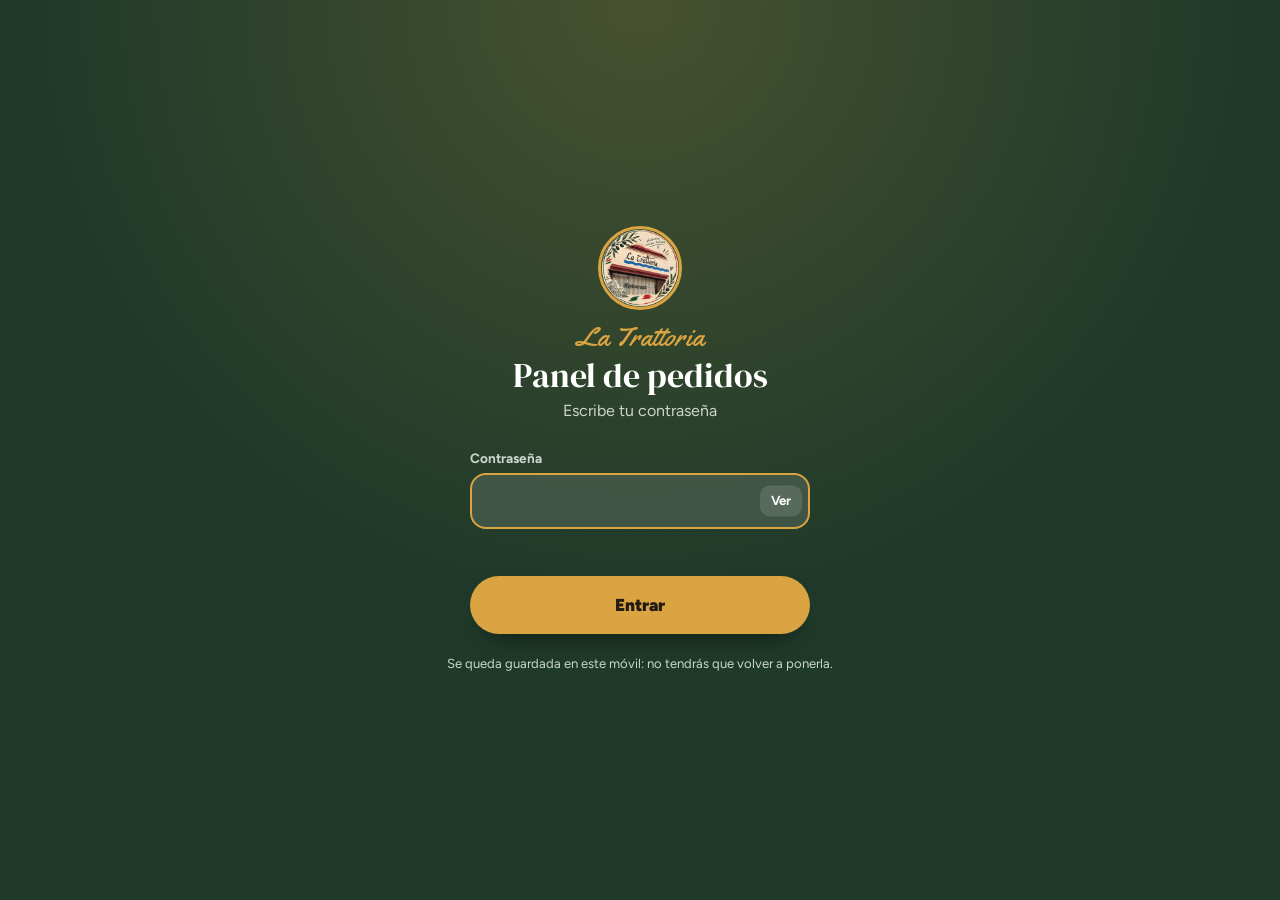
==== commit 27b5b1e1: "Panel: contraseña propia la primera vez (enlace de activación) y cambio de contraseña" ====
--- a/panel.html
+++ b/panel.html
@@ -22,16 +22,23 @@
 <section class="login" data-login hidden>
   <img src="img/logo.webp" alt="" width="84" height="84">
   <span class="login-script">La Trattoria</span>
-  <h1>Panel de pedidos</h1>
-  <p>Escribe tu PIN de 6 cifras</p>
-  <div class="pin-puntos" data-pin-puntos><i></i><i></i><i></i><i></i><i></i><i></i></div>
-  <p class="login-error" data-login-error aria-live="assertive"></p>
-  <div class="teclado" data-teclado>
-    <button type="button">1</button><button type="button">2</button><button type="button">3</button>
-    <button type="button">4</button><button type="button">5</button><button type="button">6</button>
-    <button type="button">7</button><button type="button">8</button><button type="button">9</button>
-    <span></span><button type="button">0</button><button type="button" data-borrar aria-label="Borrar">⌫</button>
-  </div>
+  <h1 data-login-tit>Panel de pedidos</h1>
+  <p data-login-sub>Escribe tu contraseña</p>
+  <form class="login-form" data-login-form novalidate>
+    <input class="sr" type="text" name="username" value="La Trattoria · pedidos" autocomplete="username" tabindex="-1" aria-hidden="true" readonly>
+    <label class="login-campo">
+      <span data-clave-et>Contraseña</span>
+      <span class="login-input"><input type="password" name="password" data-clave autocomplete="current-password" autocapitalize="off" autocorrect="off" spellcheck="false" enterkeyhint="go">
+      <button type="button" class="login-ver" data-ver-clave aria-label="Ver la contraseña">Ver</button></span>
+    </label>
+    <label class="login-campo" data-repetir-wrap hidden>
+      <span>Repítela</span>
+      <span class="login-input"><input type="password" data-clave2 autocomplete="new-password" autocapitalize="off" autocorrect="off" spellcheck="false" enterkeyhint="done"></span>
+    </label>
+    <p class="login-error" data-login-error aria-live="assertive"></p>
+    <button type="submit" class="login-boton" data-login-boton>Entrar</button>
+  </form>
+  <p class="login-pie" data-login-pie>Se queda guardada en este móvil: no tendrás que volver a ponerla.</p>
 </section>
 
 <!-- panel -->
@@ -85,6 +92,17 @@
       <div class="dias" data-dias></div>
     </section>
     <section>
+      <h3>Contraseña</h3>
+      <p class="ayuda">Para cambiarla, escribe la nueva dos veces.</p>
+      <form class="cambiar-clave" data-cambiar-clave novalidate>
+        <input class="sr" type="text" name="username" value="La Trattoria · pedidos" autocomplete="username" tabindex="-1" aria-hidden="true" readonly>
+        <input type="password" data-nueva placeholder="Contraseña nueva" autocomplete="new-password" autocapitalize="off">
+        <input type="password" data-nueva2 placeholder="Repítela" autocomplete="new-password" autocapitalize="off">
+        <p class="cambiar-error" data-cambiar-error aria-live="polite"></p>
+        <button type="submit" class="b-gris">Guardar contraseña nueva</button>
+      </form>
+    </section>
+    <section>
       <h3>Este aparato</h3>
       <div class="botones-ajustes">
         <button type="button" class="b-gris" data-probar-sonido>🔔 Probar el sonido</button>
--- a/panel.css
+++ b/panel.css
@@ -36,14 +36,20 @@
 .login-script { font-family: var(--script); font-size: 1.7rem; color: var(--oro); line-height: 1; }
 .login h1 { font-family: var(--serif); font-weight: 400; font-size: 2.1rem; }
 .login p { margin: 0; color: #c9d6cd; }
-.pin-puntos { display: flex; gap: 14px; margin: 1.3rem 0 .3rem; }
-.pin-puntos i { width: 16px; height: 16px; border-radius: 50%; border: 2px solid rgba(255,255,255,.4); transition: background .15s, border-color .15s, transform .15s; }
-.pin-puntos i.on { background: var(--oro); border-color: var(--oro); transform: scale(1.1); }
-.login-error { min-height: 1.4em; color: #ffb4ad !important; font-weight: 700; }
-.teclado { display: grid; grid-template-columns: repeat(3, 76px); gap: 14px; margin-top: .4rem; }
-.teclado button { height: 76px; border: 0; border-radius: 50%; background: rgba(255,255,255,.1); color: #fff; font-family: var(--serif); font-size: 1.9rem; }
-.teclado button:active { background: rgba(255,255,255,.22); }
-.teclado [data-borrar] { font-family: inherit; font-size: 1.4rem; background: transparent; }
+.login-form { width: min(340px, 100%); display: grid; gap: .8rem; margin-top: 1.3rem; text-align: left; }
+.login-campo { display: grid; gap: .35rem; font-size: .85rem; font-weight: 700; color: #c9d6cd; }
+.login-input { position: relative; display: block; }
+.login-input input { width: 100%; min-height: 56px; padding: 0 4.2rem 0 1rem; border: 2px solid rgba(255,255,255,.18); border-radius: 16px; background: rgba(255,255,255,.08); color: #fff; font-size: 18px; letter-spacing: .04em; outline: none; }
+.login-input input:focus { border-color: var(--oro); background: rgba(255,255,255,.12); }
+.login-ver { position: absolute; right: 8px; top: 50%; transform: translateY(-50%); padding: .4rem .7rem; border: 0; border-radius: 10px; background: rgba(255,255,255,.12); color: #fff; font-weight: 700; font-size: .82rem; }
+.login-error { min-height: 1.3em; margin: 0; color: #ffb4ad !important; font-weight: 700; text-align: center; }
+.login-boton { min-height: 58px; border: 0; border-radius: 999px; background: var(--oro); color: var(--tinta); font-weight: 900; font-size: 1.08rem; box-shadow: 0 14px 28px -14px rgba(0,0,0,.6); }
+.login-boton:disabled { opacity: .6; }
+.login-pie { margin-top: 1rem !important; font-size: .82rem; }
+.sr { position: absolute !important; width: 1px; height: 1px; overflow: hidden; clip: rect(0 0 0 0); opacity: 0; pointer-events: none; }
+.cambiar-clave { display: grid; gap: .5rem; }
+.cambiar-clave input:not(.sr) { min-height: 50px; padding: 0 1rem; border: 1.5px solid var(--linea); border-radius: 14px; background: var(--crema); font-size: 16px; }
+.cambiar-error { margin: 0; min-height: 1.1em; color: var(--tomate); font-weight: 700; font-size: .88rem; }
 
 /* ---------- cabecera ---------- */
 .cab { position: sticky; top: 0; z-index: 30; display: flex; align-items: center; gap: .65rem; padding: 10px 12px; padding-top: max(10px, env(safe-area-inset-top)); background: var(--pizarra); color: #fff; }
